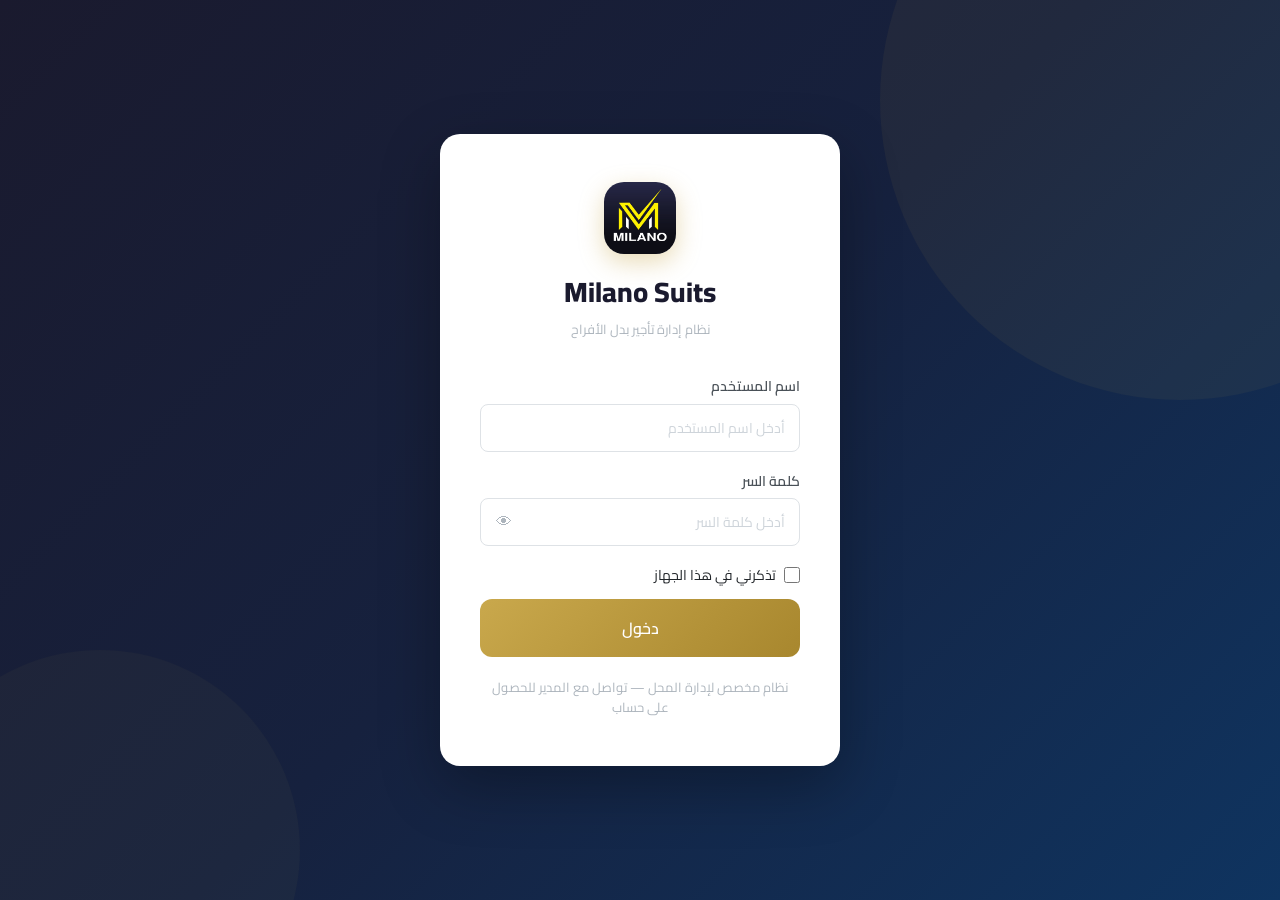
==== index.html @ f00a5e0b "Add files via upload" ====
<!DOCTYPE html>
<html lang="ar" dir="rtl">
<head>
  <meta charset="UTF-8">
  <meta name="viewport" content="width=device-width, initial-scale=1.0">
  <title>Milano Suits — تسجيل الدخول</title>
  <link rel="preconnect" href="https://fonts.googleapis.com">
  <link href="https://fonts.googleapis.com/css2?family=Cairo:wght@300;400;500;600;700;800;900&display=swap" rel="stylesheet">
  <link rel="stylesheet" href="assets/css/style.css">
</head>
<body>

<div class="login-page">
  <div class="login-card">
    <div class="login-logo">
      <img src="drawable/logo.jpg" alt="Milano Suits" class="login-logo-icon" style="width:72px;height:72px;border-radius:20px;object-fit:cover;box-shadow:0 8px 24px rgba(201,168,76,0.4);">
      <div class="login-title">Milano Suits</div>
      <div class="login-subtitle">نظام إدارة تأجير بدل الأفراح</div>
    </div>

    <div id="loginError" class="login-error"></div>

    <div class="form-group">
      <label class="form-label" for="username">اسم المستخدم</label>
      <input
        type="text"
        id="username"
        class="form-control"
        placeholder="أدخل اسم المستخدم"
        autocomplete="username"
      >
    </div>

    <div class="form-group">
      <label class="form-label" for="password">كلمة السر</label>
      <div class="password-wrapper">
        <input
          type="password"
          id="password"
          class="form-control"
          placeholder="أدخل كلمة السر"
          autocomplete="current-password"
        >
        <button type="button" class="password-toggle" id="togglePassword" title="إظهار/إخفاء">
          👁
        </button>
      </div>
    </div>

    <!-- تذكرني -->
    <div style="display:flex;align-items:center;gap:10px;margin-top:4px;margin-bottom:4px">
      <label style="display:flex;align-items:center;gap:8px;cursor:pointer;color:var(--text-muted);font-size:14px;user-select:none">
        <input type="checkbox" id="rememberMe" style="width:16px;height:16px;cursor:pointer;accent-color:var(--accent)">
        تذكرني في هذا الجهاز
      </label>
    </div>

    <button id="loginBtn" class="btn btn-accent btn-lg" style="width:100%;margin-top:8px">
      دخول
    </button>

    <p class="text-center text-muted text-small" style="margin-top:20px">
      نظام مخصص لإدارة المحل — تواصل مع المدير للحصول على حساب
    </p>
  </div>
</div>

<script src="assets/js/sheets.js"></script>
<script src="assets/js/auth.js"></script>
<script>
document.addEventListener('DOMContentLoaded', () => {
  // إذا كان مسجلاً دخوله، توجيه مباشر
  const user = Auth.getCurrentUser();
  if (user) {
    if (user.role === 'admin') {
      window.location.href = 'admin/dashboard.html';
    } else {
      window.location.href = 'employee/home.html';
    }
    return;
  }

  const usernameEl = document.getElementById('username');
  const passwordEl = document.getElementById('password');
  const loginBtn = document.getElementById('loginBtn');
  const loginError = document.getElementById('loginError');
  const togglePassword = document.getElementById('togglePassword');

  // إظهار/إخفاء كلمة السر
  togglePassword.addEventListener('click', () => {
    const isPassword = passwordEl.type === 'password';
    passwordEl.type = isPassword ? 'text' : 'password';
    togglePassword.textContent = isPassword ? '🙈' : '👁';
  });

  // تسجيل الدخول بضغط Enter
  passwordEl.addEventListener('keypress', e => {
    if (e.key === 'Enter') doLogin();
  });

  usernameEl.addEventListener('keypress', e => {
    if (e.key === 'Enter') passwordEl.focus();
  });

  loginBtn.addEventListener('click', doLogin);

  async function doLogin() {
    const username = usernameEl.value.trim();
    const password = passwordEl.value;

    if (!username || !password) {
      showError('يرجى إدخال اسم المستخدم وكلمة السر');
      return;
    }

    loginBtn.disabled = true;
    loginBtn.innerHTML = '<span class="loading-spinner"></span> جاري الدخول...';
    loginError.classList.remove('show');

    const rememberMe = document.getElementById('rememberMe').checked;
    const result = await Auth.login(username, password, rememberMe);

    loginBtn.disabled = false;
    loginBtn.textContent = 'دخول';

    if (result.success) {
      if (result.user.role === 'admin') {
        window.location.href = 'admin/dashboard.html';
      } else {
        window.location.href = 'employee/home.html';
      }
    } else {
      showError(result.message);
    }
  }

  function showError(msg) {
    loginError.textContent = msg;
    loginError.classList.add('show');
    usernameEl.classList.add('error');
    passwordEl.classList.add('error');
    setTimeout(() => {
      usernameEl.classList.remove('error');
      passwordEl.classList.remove('error');
    }, 2000);
  }
});
</script>

</body>
</html>
---- assets/css/style.css ----
@import url('https://fonts.googleapis.com/css2?family=Cairo:wght@300;400;500;600;700;800;900&display=swap');

:root {
  --primary: #1a1a2e;
  --secondary: #16213e;
  --accent: #c9a84c;
  --accent-light: #e8c97a;
  --accent-dark: #a8872e;
  --success: #28a745;
  --warning: #ffc107;
  --danger: #dc3545;
  --orange: #fd7e14;
  --light: #f8f9fa;
  --white: #ffffff;
  --gray-100: #f8f9fa;
  --gray-200: #e9ecef;
  --gray-300: #dee2e6;
  --gray-400: #ced4da;
  --gray-500: #adb5bd;
  --gray-600: #6c757d;
  --gray-700: #495057;
  --gray-800: #343a40;
  --gray-900: #212529;
  --sidebar-width: 260px;
  --topbar-height: 64px;
  --border-radius: 12px;
  --border-radius-sm: 8px;
  --shadow: 0 2px 16px rgba(0,0,0,0.08);
  --shadow-md: 0 4px 24px rgba(0,0,0,0.12);
  --shadow-lg: 0 8px 40px rgba(0,0,0,0.16);
  --transition: all 0.25s ease;
}

*, *::before, *::after {
  box-sizing: border-box;
  margin: 0;
  padding: 0;
}

html {
  direction: rtl;
  font-size: 16px;
}

body {
  font-family: 'Cairo', sans-serif;
  background: var(--gray-100);
  color: var(--gray-900);
  line-height: 1.6;
  min-height: 100vh;
}

/* ==================== LAYOUT ==================== */

.app-layout {
  display: flex;
  min-height: 100vh;
}

/* ==================== SIDEBAR ==================== */

.sidebar {
  width: var(--sidebar-width);
  background: var(--primary);
  color: var(--white);
  display: flex;
  flex-direction: column;
  position: fixed;
  top: 0;
  right: 0;
  height: 100vh;
  z-index: 1000;
  transition: var(--transition);
  box-shadow: -4px 0 20px rgba(0,0,0,0.3);
}

.sidebar-logo {
  padding: 24px 20px;
  border-bottom: 1px solid rgba(255,255,255,0.1);
  display: flex;
  align-items: center;
  gap: 12px;
}

.logo-icon {
  width: 44px;
  height: 44px;
  background: linear-gradient(135deg, var(--accent), var(--accent-dark));
  border-radius: 10px;
  display: flex;
  align-items: center;
  justify-content: center;
  font-size: 22px;
  flex-shrink: 0;
}

.logo-text {
  font-size: 22px;
  font-weight: 800;
  color: var(--white);
  letter-spacing: -0.5px;
}

.logo-sub {
  font-size: 11px;
  color: var(--accent);
  font-weight: 500;
}

.sidebar-nav {
  flex: 1;
  padding: 16px 0;
  overflow-y: auto;
}

.nav-section-title {
  font-size: 11px;
  color: rgba(255,255,255,0.4);
  text-transform: uppercase;
  letter-spacing: 1.5px;
  padding: 16px 20px 8px;
  font-weight: 600;
}

.nav-link {
  display: flex;
  align-items: center;
  gap: 12px;
  padding: 12px 20px;
  color: rgba(255,255,255,0.75);
  text-decoration: none;
  font-size: 14.5px;
  font-weight: 500;
  transition: var(--transition);
  border-right: 3px solid transparent;
  margin: 2px 0;
}

.nav-link:hover {
  background: rgba(255,255,255,0.08);
  color: var(--white);
}

.nav-link.active {
  background: rgba(201,168,76,0.15);
  color: var(--accent);
  border-right-color: var(--accent);
}

.nav-link .nav-icon {
  font-size: 18px;
  width: 22px;
  text-align: center;
  flex-shrink: 0;
}

.sidebar-footer {
  padding: 16px 20px;
  border-top: 1px solid rgba(255,255,255,0.1);
}

.user-info {
  display: flex;
  align-items: center;
  gap: 10px;
  margin-bottom: 12px;
}

.user-avatar {
  width: 38px;
  height: 38px;
  background: linear-gradient(135deg, var(--accent), var(--accent-dark));
  border-radius: 50%;
  display: flex;
  align-items: center;
  justify-content: center;
  font-size: 16px;
  color: var(--white);
  font-weight: 700;
  flex-shrink: 0;
}

.user-name {
  font-size: 14px;
  font-weight: 600;
  color: var(--white);
}

.user-role {
  font-size: 11px;
  color: var(--accent);
  font-weight: 500;
}

/* ==================== MAIN CONTENT ==================== */

.main-content {
  flex: 1;
  margin-right: var(--sidebar-width);
  display: flex;
  flex-direction: column;
  min-height: 100vh;
}

.topbar {
  height: var(--topbar-height);
  background: var(--white);
  display: flex;
  align-items: center;
  justify-content: space-between;
  padding: 0 28px;
  border-bottom: 1px solid var(--gray-200);
  position: sticky;
  top: 0;
  z-index: 900;
  box-shadow: 0 1px 8px rgba(0,0,0,0.06);
}

.topbar-title {
  font-size: 18px;
  font-weight: 700;
  color: var(--primary);
}

.topbar-actions {
  display: flex;
  align-items: center;
  gap: 12px;
}

.btn-logout {
  display: flex;
  align-items: center;
  gap: 8px;
  padding: 8px 16px;
  background: transparent;
  border: 1.5px solid var(--gray-300);
  border-radius: var(--border-radius-sm);
  color: var(--gray-700);
  font-family: 'Cairo', sans-serif;
  font-size: 14px;
  font-weight: 500;
  cursor: pointer;
  transition: var(--transition);
}

.btn-logout:hover {
  border-color: var(--danger);
  color: var(--danger);
  background: rgba(220,53,69,0.05);
}

.page-content {
  padding: 28px;
  flex: 1;
}

/* ==================== CARDS ==================== */

.stats-grid {
  display: grid;
  grid-template-columns: repeat(auto-fit, minmax(200px, 1fr));
  gap: 20px;
  margin-bottom: 28px;
}

.stat-card {
  background: var(--white);
  border-radius: var(--border-radius);
  padding: 24px;
  box-shadow: var(--shadow);
  display: flex;
  align-items: center;
  gap: 16px;
  transition: var(--transition);
  border: 1px solid var(--gray-200);
}

.stat-card:hover {
  transform: translateY(-2px);
  box-shadow: var(--shadow-md);
}

.stat-icon {
  width: 56px;
  height: 56px;
  border-radius: 14px;
  display: flex;
  align-items: center;
  justify-content: center;
  font-size: 26px;
  flex-shrink: 0;
}

.stat-icon.gold { background: rgba(201,168,76,0.12); }
.stat-icon.blue { background: rgba(26,26,46,0.08); }
.stat-icon.red { background: rgba(220,53,69,0.1); }
.stat-icon.green { background: rgba(40,167,69,0.1); }
.stat-icon.orange { background: rgba(253,126,20,0.1); }

.stat-value {
  font-size: 32px;
  font-weight: 800;
  color: var(--primary);
  line-height: 1;
}

.stat-label {
  font-size: 13px;
  color: var(--gray-600);
  font-weight: 500;
  margin-top: 4px;
}

/* ==================== TABLES ==================== */

.card {
  background: var(--white);
  border-radius: var(--border-radius);
  box-shadow: var(--shadow);
  border: 1px solid var(--gray-200);
  overflow: hidden;
}

.card-header {
  padding: 20px 24px;
  border-bottom: 1px solid var(--gray-200);
  display: flex;
  align-items: center;
  justify-content: space-between;
  gap: 16px;
  flex-wrap: wrap;
}

.card-title {
  font-size: 16px;
  font-weight: 700;
  color: var(--primary);
  display: flex;
  align-items: center;
  gap: 8px;
}

.card-body {
  padding: 24px;
}

.table-wrapper {
  overflow-x: auto;
}

table {
  width: 100%;
  border-collapse: collapse;
  font-size: 14px;
}

thead th {
  padding: 12px 16px;
  background: var(--gray-100);
  color: var(--gray-700);
  font-weight: 700;
  font-size: 13px;
  text-align: right;
  border-bottom: 2px solid var(--gray-200);
  white-space: nowrap;
}

tbody td {
  padding: 12px 16px;
  border-bottom: 1px solid var(--gray-100);
  color: var(--gray-800);
  vertical-align: middle;
}

tbody tr:last-child td {
  border-bottom: none;
}

tbody tr:nth-child(even) {
  background: rgba(248,249,250,0.5);
}

tbody tr:hover {
  background: rgba(201,168,76,0.05);
}

/* ==================== BADGES ==================== */

.badge {
  display: inline-flex;
  align-items: center;
  gap: 4px;
  padding: 4px 10px;
  border-radius: 20px;
  font-size: 12px;
  font-weight: 600;
  white-space: nowrap;
}

.badge-success { background: rgba(40,167,69,0.12); color: #1e7e34; }
.badge-danger { background: rgba(220,53,69,0.12); color: #b21f2d; }
.badge-warning { background: rgba(255,193,7,0.2); color: #856404; }
.badge-orange { background: rgba(253,126,20,0.15); color: #c35a00; }
.badge-secondary { background: rgba(108,117,125,0.12); color: #545b62; }
.badge-primary { background: rgba(26,26,46,0.1); color: var(--primary); }
.badge-gold { background: rgba(201,168,76,0.15); color: #7a6020; }

/* ==================== BUTTONS ==================== */

.btn {
  display: inline-flex;
  align-items: center;
  justify-content: center;
  gap: 8px;
  padding: 10px 20px;
  border-radius: var(--border-radius-sm);
  font-family: 'Cairo', sans-serif;
  font-size: 14px;
  font-weight: 600;
  cursor: pointer;
  border: none;
  transition: var(--transition);
  text-decoration: none;
  white-space: nowrap;
}

.btn-sm {
  padding: 6px 12px;
  font-size: 13px;
  border-radius: 6px;
}

.btn-lg {
  padding: 14px 28px;
  font-size: 16px;
  border-radius: var(--border-radius);
}

.btn-primary {
  background: linear-gradient(135deg, var(--primary), var(--secondary));
  color: var(--white);
}

.btn-primary:hover {
  opacity: 0.9;
  transform: translateY(-1px);
  box-shadow: var(--shadow-md);
}

.btn-accent {
  background: linear-gradient(135deg, var(--accent), var(--accent-dark));
  color: var(--white);
}

.btn-accent:hover {
  opacity: 0.9;
  transform: translateY(-1px);
  box-shadow: 0 4px 16px rgba(201,168,76,0.4);
}

.btn-success {
  background: linear-gradient(135deg, #28a745, #1e7e34);
  color: var(--white);
}

.btn-success:hover {
  opacity: 0.9;
  transform: translateY(-1px);
}

.btn-danger {
  background: linear-gradient(135deg, #dc3545, #b21f2d);
  color: var(--white);
}

.btn-danger:hover {
  opacity: 0.9;
  transform: translateY(-1px);
}

.btn-outline {
  background: transparent;
  border: 1.5px solid var(--gray-300);
  color: var(--gray-700);
}

.btn-outline:hover {
  border-color: var(--primary);
  color: var(--primary);
  background: rgba(26,26,46,0.04);
}

.btn-outline-accent {
  background: transparent;
  border: 1.5px solid var(--accent);
  color: var(--accent-dark);
}

.btn-outline-accent:hover {
  background: rgba(201,168,76,0.1);
}

.btn:disabled {
  opacity: 0.5;
  cursor: not-allowed;
  transform: none !important;
}

/* ==================== FORMS ==================== */

.form-group {
  margin-bottom: 18px;
}

.form-label {
  display: block;
  font-size: 14px;
  font-weight: 600;
  color: var(--gray-700);
  margin-bottom: 6px;
}

.form-label .required {
  color: var(--danger);
  margin-right: 2px;
}

.form-control {
  width: 100%;
  padding: 10px 14px;
  border: 1.5px solid var(--gray-300);
  border-radius: var(--border-radius-sm);
  font-family: 'Cairo', sans-serif;
  font-size: 14px;
  color: var(--gray-900);
  background: var(--white);
  transition: var(--transition);
  direction: rtl;
}

.form-control:focus {
  outline: none;
  border-color: var(--accent);
  box-shadow: 0 0 0 3px rgba(201,168,76,0.15);
}

.form-control.error {
  border-color: var(--danger);
}

.form-control::placeholder {
  color: var(--gray-400);
}

select.form-control {
  cursor: pointer;
  appearance: none;
  background-image: url("data:image/svg+xml,%3Csvg xmlns='http://www.w3.org/2000/svg' width='12' height='12' viewBox='0 0 12 12'%3E%3Cpath fill='%236c757d' d='M6 8L1 3h10z'/%3E%3C/svg%3E");
  background-repeat: no-repeat;
  background-position: left 12px center;
  padding-left: 36px;
}

textarea.form-control {
  resize: vertical;
  min-height: 90px;
}

.field-error {
  color: var(--danger);
  font-size: 12px;
  margin-top: 4px;
  display: none;
}

.field-error.show {
  display: block;
}

.form-row {
  display: grid;
  grid-template-columns: 1fr 1fr;
  gap: 16px;
}

.form-row-3 {
  display: grid;
  grid-template-columns: 1fr 1fr 1fr;
  gap: 16px;
}

/* ==================== FILTERS ==================== */

.filters-bar {
  background: var(--white);
  border-radius: var(--border-radius);
  padding: 20px;
  margin-bottom: 20px;
  box-shadow: var(--shadow);
  border: 1px solid var(--gray-200);
}

.filters-bar .form-row {
  align-items: end;
}

.filter-group {
  display: flex;
  flex-wrap: wrap;
  gap: 12px;
  align-items: flex-end;
}

/* ==================== MODALS ==================== */

.modal-overlay {
  position: fixed;
  inset: 0;
  background: rgba(0,0,0,0.5);
  z-index: 2000;
  display: none;
  align-items: center;
  justify-content: center;
  padding: 20px;
  backdrop-filter: blur(4px);
}

.modal-overlay.active {
  display: flex;
}

.modal {
  background: var(--white);
  border-radius: 16px;
  width: 100%;
  max-width: 560px;
  max-height: 90vh;
  overflow-y: auto;
  box-shadow: var(--shadow-lg);
  animation: modalIn 0.25s ease;
}

.modal-lg {
  max-width: 720px;
}

@keyframes modalIn {
  from { transform: scale(0.95) translateY(-20px); opacity: 0; }
  to { transform: scale(1) translateY(0); opacity: 1; }
}

.modal-header {
  padding: 20px 24px;
  border-bottom: 1px solid var(--gray-200);
  display: flex;
  align-items: center;
  justify-content: space-between;
}

.modal-title {
  font-size: 17px;
  font-weight: 700;
  color: var(--primary);
}

.modal-close {
  width: 32px;
  height: 32px;
  border-radius: 8px;
  border: none;
  background: var(--gray-100);
  cursor: pointer;
  font-size: 18px;
  display: flex;
  align-items: center;
  justify-content: center;
  transition: var(--transition);
  color: var(--gray-600);
}

.modal-close:hover {
  background: var(--gray-200);
  color: var(--gray-900);
}

.modal-body {
  padding: 24px;
}

.modal-footer {
  padding: 16px 24px;
  border-top: 1px solid var(--gray-200);
  display: flex;
  align-items: center;
  justify-content: flex-end;
  gap: 10px;
}

/* ==================== ALERTS/BANNERS ==================== */

.alert-banner {
  border-radius: var(--border-radius-sm);
  padding: 12px 18px;
  margin-bottom: 20px;
  display: flex;
  align-items: center;
  gap: 10px;
  font-size: 14px;
  font-weight: 600;
  animation: slideDown 0.3s ease;
}

@keyframes slideDown {
  from { transform: translateY(-10px); opacity: 0; }
  to { transform: translateY(0); opacity: 1; }
}

.alert-yellow {
  background: #fff3cd;
  color: #856404;
  border: 1px solid #ffc107;
}

.alert-orange {
  background: #ffe5d0;
  color: #8a3800;
  border: 1px solid #fd7e14;
}

.alert-red {
  background: #f8d7da;
  color: #721c24;
  border: 1px solid #dc3545;
}

.alert-success {
  background: #d4edda;
  color: #155724;
  border: 1px solid #28a745;
}

.alert-info {
  background: rgba(201,168,76,0.1);
  color: #7a6020;
  border: 1px solid var(--accent);
}

/* ==================== TABS ==================== */

.tabs-container {
  background: var(--white);
  border-radius: var(--border-radius);
  overflow: hidden;
  box-shadow: var(--shadow);
  border: 1px solid var(--gray-200);
}

.tabs-nav {
  display: flex;
  border-bottom: 2px solid var(--gray-200);
  background: var(--gray-100);
}

.tab-btn {
  flex: 1;
  padding: 14px 20px;
  border: none;
  background: transparent;
  font-family: 'Cairo', sans-serif;
  font-size: 14.5px;
  font-weight: 600;
  color: var(--gray-600);
  cursor: pointer;
  transition: var(--transition);
  border-bottom: 3px solid transparent;
  margin-bottom: -2px;
}

.tab-btn:hover {
  color: var(--primary);
  background: rgba(255,255,255,0.5);
}

.tab-btn.active {
  color: var(--accent-dark);
  border-bottom-color: var(--accent);
  background: var(--white);
}

.tab-content {
  display: none;
  padding: 24px;
}

.tab-content.active {
  display: block;
}

/* ==================== SELECTED SUIT BOX ==================== */

.selected-suit-box {
  background: linear-gradient(135deg, rgba(40,167,69,0.08), rgba(40,167,69,0.04));
  border: 1.5px solid rgba(40,167,69,0.3);
  border-radius: var(--border-radius-sm);
  padding: 14px 18px;
  margin-top: 16px;
  display: none;
  align-items: center;
  gap: 10px;
  font-size: 14px;
  font-weight: 600;
  color: #155724;
}

.selected-suit-box.show {
  display: flex;
}

/* ==================== LOADING ==================== */

.loading-spinner {
  display: inline-block;
  width: 20px;
  height: 20px;
  border: 2.5px solid rgba(255,255,255,0.4);
  border-top-color: var(--white);
  border-radius: 50%;
  animation: spin 0.7s linear infinite;
}

@keyframes spin {
  to { transform: rotate(360deg); }
}

.loading-overlay {
  position: fixed;
  inset: 0;
  background: rgba(255,255,255,0.85);
  z-index: 3000;
  display: flex;
  flex-direction: column;
  align-items: center;
  justify-content: center;
  gap: 16px;
  backdrop-filter: blur(4px);
}

.spinner-lg {
  width: 48px;
  height: 48px;
  border: 4px solid var(--gray-200);
  border-top-color: var(--accent);
  border-radius: 50%;
  animation: spin 0.8s linear infinite;
}

.empty-state {
  text-align: center;
  padding: 48px 24px;
  color: var(--gray-500);
}

.empty-state-icon {
  font-size: 48px;
  margin-bottom: 12px;
  opacity: 0.5;
}

.empty-state-text {
  font-size: 15px;
  font-weight: 500;
}

/* ==================== LOGIN PAGE ==================== */

.login-page {
  min-height: 100vh;
  display: flex;
  align-items: center;
  justify-content: center;
  background: linear-gradient(135deg, var(--primary) 0%, var(--secondary) 50%, #0f3460 100%);
  position: relative;
  overflow: hidden;
}

.login-page::before {
  content: '';
  position: absolute;
  width: 600px;
  height: 600px;
  border-radius: 50%;
  background: rgba(201,168,76,0.06);
  top: -200px;
  right: -200px;
  pointer-events: none;
}

.login-page::after {
  content: '';
  position: absolute;
  width: 400px;
  height: 400px;
  border-radius: 50%;
  background: rgba(201,168,76,0.04);
  bottom: -150px;
  left: -100px;
  pointer-events: none;
}

.login-card {
  background: var(--white);
  border-radius: 20px;
  padding: 48px 40px;
  width: 100%;
  max-width: 400px;
  box-shadow: 0 20px 60px rgba(0,0,0,0.3);
  position: relative;
  z-index: 1;
  animation: loginIn 0.4s ease;
}

@keyframes loginIn {
  from { transform: translateY(30px); opacity: 0; }
  to { transform: translateY(0); opacity: 1; }
}

.login-logo {
  text-align: center;
  margin-bottom: 36px;
}

.login-logo-icon {
  width: 72px;
  height: 72px;
  background: linear-gradient(135deg, var(--accent), var(--accent-dark));
  border-radius: 20px;
  display: flex;
  align-items: center;
  justify-content: center;
  font-size: 36px;
  margin: 0 auto 16px;
  box-shadow: 0 8px 24px rgba(201,168,76,0.4);
}

.login-title {
  font-size: 28px;
  font-weight: 800;
  color: var(--primary);
}

.login-subtitle {
  font-size: 13px;
  color: var(--gray-500);
  margin-top: 4px;
}

.password-wrapper {
  position: relative;
}

.password-toggle {
  position: absolute;
  left: 12px;
  top: 50%;
  transform: translateY(-50%);
  background: none;
  border: none;
  cursor: pointer;
  color: var(--gray-500);
  font-size: 16px;
  padding: 4px;
  transition: var(--transition);
}

.password-toggle:hover {
  color: var(--primary);
}

.login-error {
  background: #f8d7da;
  color: #721c24;
  border: 1px solid #dc3545;
  border-radius: var(--border-radius-sm);
  padding: 10px 14px;
  font-size: 13.5px;
  font-weight: 500;
  margin-bottom: 16px;
  display: none;
}

.login-error.show { display: block; }

/* ==================== EMPLOYEE LAYOUT ==================== */

.employee-layout {
  display: flex;
  flex-direction: column;
  min-height: 100vh;
}

.emp-topbar {
  background: var(--primary);
  color: var(--white);
  padding: 0 20px;
  height: 60px;
  display: flex;
  align-items: center;
  justify-content: space-between;
  position: sticky;
  top: 0;
  z-index: 900;
}

.emp-topbar-logo {
  display: flex;
  align-items: center;
  gap: 10px;
  font-size: 18px;
  font-weight: 800;
  color: var(--accent);
}

.emp-content {
  flex: 1;
  padding: 20px;
  padding-bottom: 80px;
}

.emp-bottom-nav {
  position: fixed;
  bottom: 0;
  left: 0;
  right: 0;
  background: var(--white);
  border-top: 2px solid var(--gray-200);
  display: flex;
  z-index: 900;
  box-shadow: 0 -4px 16px rgba(0,0,0,0.08);
}

.bottom-nav-item {
  flex: 1;
  display: flex;
  flex-direction: column;
  align-items: center;
  justify-content: center;
  padding: 10px 4px;
  text-decoration: none;
  color: var(--gray-500);
  font-size: 11px;
  font-weight: 600;
  transition: var(--transition);
  gap: 2px;
}

.bottom-nav-item .nav-icon {
  font-size: 22px;
}

.bottom-nav-item:hover,
.bottom-nav-item.active {
  color: var(--accent-dark);
}

.bottom-nav-item.active .nav-icon {
  transform: scale(1.1);
}

/* ==================== ACTION CARDS ==================== */

.action-cards {
  display: grid;
  grid-template-columns: 1fr 1fr;
  gap: 16px;
  margin: 24px 0;
}

.action-card {
  background: var(--white);
  border-radius: var(--border-radius);
  padding: 28px 20px;
  display: flex;
  flex-direction: column;
  align-items: center;
  justify-content: center;
  gap: 12px;
  text-decoration: none;
  border: 2px solid transparent;
  box-shadow: var(--shadow);
  transition: var(--transition);
  text-align: center;
}

.action-card:hover {
  transform: translateY(-3px);
  box-shadow: var(--shadow-md);
}

.action-card.rent {
  border-color: rgba(201,168,76,0.3);
}

.action-card.rent:hover {
  border-color: var(--accent);
  background: rgba(201,168,76,0.04);
}

.action-card.return {
  border-color: rgba(40,167,69,0.3);
}

.action-card.return:hover {
  border-color: var(--success);
  background: rgba(40,167,69,0.04);
}

.action-card-icon {
  font-size: 44px;
}

.action-card-title {
  font-size: 16px;
  font-weight: 700;
  color: var(--primary);
}

/* ==================== DETAIL INFO ==================== */

.detail-grid {
  display: grid;
  grid-template-columns: 1fr 1fr;
  gap: 16px;
}

.detail-item {
  display: flex;
  flex-direction: column;
  gap: 4px;
}

.detail-label {
  font-size: 12px;
  color: var(--gray-500);
  font-weight: 600;
  text-transform: uppercase;
  letter-spacing: 0.5px;
}

.detail-value {
  font-size: 15px;
  font-weight: 600;
  color: var(--gray-900);
}

/* ==================== SEARCH BOX ==================== */

.search-box {
  display: flex;
  gap: 10px;
  align-items: center;
}

.search-box .form-control {
  flex: 1;
}

/* ==================== TOGGLE ==================== */

.toggle-group {
  display: flex;
  align-items: center;
  gap: 12px;
}

.toggle-label {
  font-size: 14px;
  font-weight: 600;
  color: var(--gray-700);
}

.toggle {
  position: relative;
  width: 52px;
  height: 28px;
}

.toggle input {
  opacity: 0;
  width: 0;
  height: 0;
}

.toggle-slider {
  position: absolute;
  cursor: pointer;
  inset: 0;
  background: var(--gray-300);
  border-radius: 100px;
  transition: var(--transition);
}

.toggle-slider::before {
  content: '';
  position: absolute;
  height: 22px;
  width: 22px;
  right: 3px;
  bottom: 3px;
  background: var(--white);
  border-radius: 50%;
  transition: var(--transition);
  box-shadow: 0 1px 4px rgba(0,0,0,0.2);
}

.toggle input:checked + .toggle-slider {
  background: var(--success);
}

.toggle input:checked + .toggle-slider::before {
  transform: translateX(-24px);
}

/* ==================== PAGE HEADER ==================== */

.page-header {
  display: flex;
  align-items: center;
  justify-content: space-between;
  margin-bottom: 24px;
  gap: 16px;
  flex-wrap: wrap;
}

.page-header-title {
  font-size: 22px;
  font-weight: 800;
  color: var(--primary);
  display: flex;
  align-items: center;
  gap: 10px;
}

/* ==================== RESPONSIVE ==================== */

@media (max-width: 768px) {
  .sidebar {
    transform: translateX(100%);
  }

  .sidebar.open {
    transform: translateX(0);
  }

  .main-content {
    margin-right: 0;
  }

  .page-content {
    padding: 16px;
  }

  .stats-grid {
    grid-template-columns: 1fr 1fr;
  }

  .form-row, .form-row-3 {
    grid-template-columns: 1fr;
  }

  .detail-grid {
    grid-template-columns: 1fr;
  }

  thead {
    display: none;
  }

  tbody tr {
    display: block;
    margin-bottom: 12px;
    border: 1px solid var(--gray-200);
    border-radius: var(--border-radius-sm);
  }

  tbody td {
    display: flex;
    justify-content: space-between;
    align-items: center;
    padding: 8px 12px;
    border-bottom: 1px solid var(--gray-100);
  }

  tbody td::before {
    content: attr(data-label);
    font-weight: 700;
    color: var(--gray-600);
    font-size: 12px;
    flex-shrink: 0;
  }

  .login-card {
    padding: 32px 24px;
  }

  .action-cards {
    grid-template-columns: 1fr;
  }
}

@media (max-width: 480px) {
  .stats-grid {
    grid-template-columns: 1fr;
  }
  
  .topbar {
    padding: 0 16px;
  }
}

/* ==================== SECTION DIVIDER ==================== */

.section-card {
  background: var(--white);
  border-radius: var(--border-radius);
  box-shadow: var(--shadow);
  border: 1px solid var(--gray-200);
  margin-bottom: 20px;
  overflow: hidden;
}

.section-card-header {
  padding: 16px 20px;
  background: linear-gradient(135deg, var(--primary), var(--secondary));
  color: var(--white);
  font-size: 15px;
  font-weight: 700;
  display: flex;
  align-items: center;
  gap: 8px;
}

.section-card-body {
  padding: 20px;
}

/* ==================== RADIO TABLE ==================== */

.radio-table tr {
  cursor: pointer;
}

.radio-table tr:hover td {
  background: rgba(201,168,76,0.08);
}

.radio-table tr.selected td {
  background: rgba(201,168,76,0.12);
}

/* ==================== UTIL ==================== */

.text-center { text-align: center; }
.text-muted { color: var(--gray-500); }
.text-small { font-size: 13px; }
.mt-2 { margin-top: 8px; }
.mt-3 { margin-top: 12px; }
.mt-4 { margin-top: 16px; }
.mb-4 { margin-bottom: 16px; }
.gap-2 { gap: 8px; }
.flex { display: flex; }
.flex-center { display: flex; align-items: center; justify-content: center; }
.flex-between { display: flex; align-items: center; justify-content: space-between; }
.d-none { display: none !important; }

/* ==================== LATE LEVELS ==================== */
.late-level-1 { color: #856404; font-weight: 700; }
.late-level-2 { color: #8a3800; font-weight: 700; }
.late-level-3 { color: #721c24; font-weight: 700; }

.row-late-1 { background: rgba(255,193,7,0.06) !important; }
.row-late-2 { background: rgba(253,126,20,0.06) !important; }
.row-late-3 { background: rgba(220,53,69,0.06) !important; }

/* Gold decorative line */
.gold-line {
  height: 3px;
  background: linear-gradient(90deg, var(--accent), var(--accent-dark));
  border-radius: 2px;
  margin: 24px 0;
}
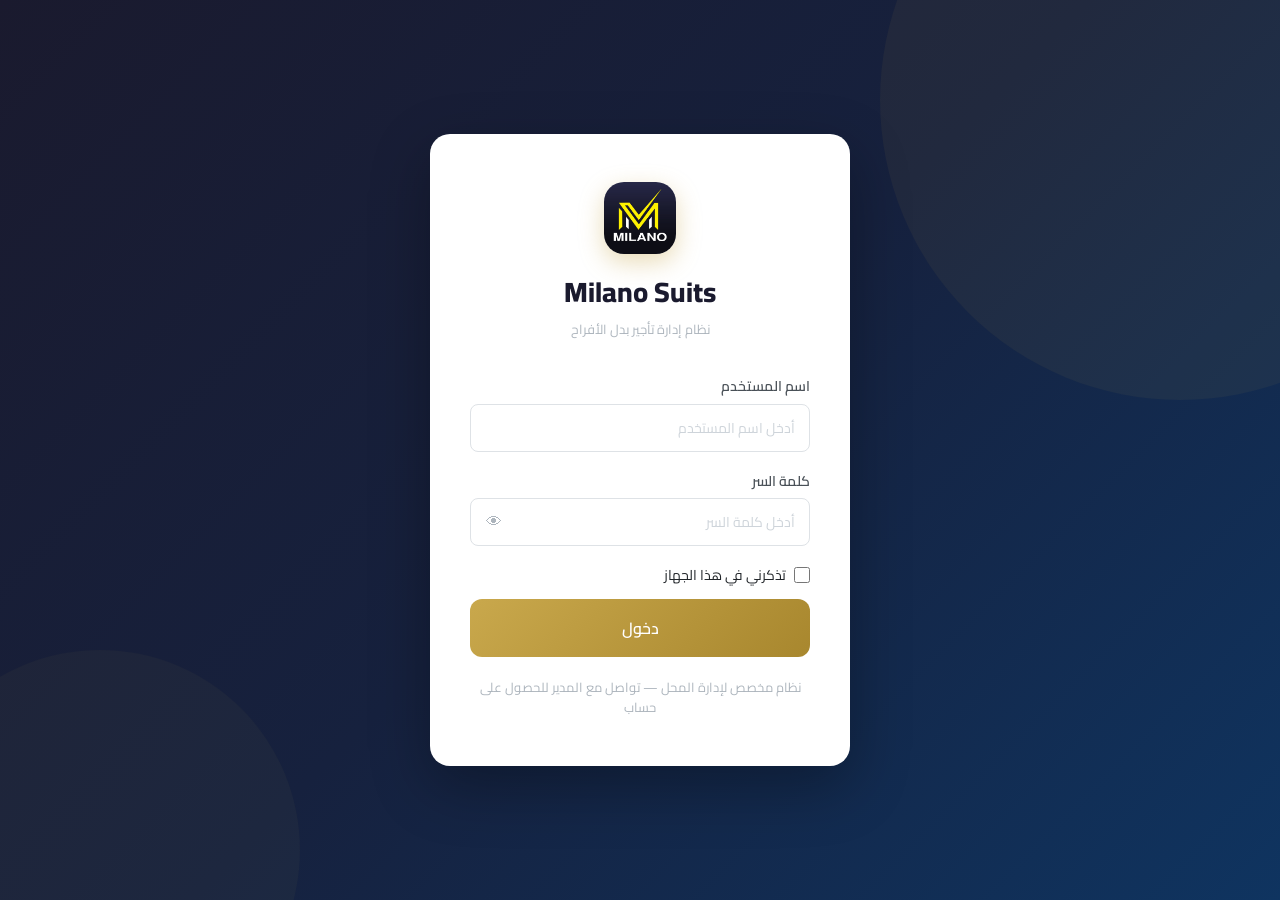
==== commit c44c1b73: "Add files via upload" ====
--- a/index.html
+++ b/index.html
@@ -2,8 +2,11 @@
 <html lang="ar" dir="rtl">
 <head>
   <meta charset="UTF-8">
-  <meta name="viewport" content="width=device-width, initial-scale=1.0">
+  <meta name="viewport" content="width=device-width, initial-scale=1.0, maximum-scale=1.0, viewport-fit=cover">
   <title>Milano Suits — تسجيل الدخول</title>
+  <meta name="theme-color" content="#1a1a2e">
+  <meta name="apple-mobile-web-app-capable" content="yes">
+  <meta name="apple-mobile-web-app-status-bar-style" content="black-translucent">
   <link rel="preconnect" href="https://fonts.googleapis.com">
   <link href="https://fonts.googleapis.com/css2?family=Cairo:wght@300;400;500;600;700;800;900&display=swap" rel="stylesheet">
   <link rel="stylesheet" href="assets/css/style.css">
--- a/assets/css/style.css
+++ b/assets/css/style.css
@@ -70,7 +70,7 @@
   right: 0;
   height: 100vh;
   z-index: 1000;
-  transition: var(--transition);
+  transition: transform 0.3s cubic-bezier(0.4, 0, 0.2, 1);
   box-shadow: -4px 0 20px rgba(0,0,0,0.3);
 }
 
@@ -876,12 +876,16 @@
 
 .login-page {
   min-height: 100vh;
+  min-height: 100dvh;
   display: flex;
   align-items: center;
   justify-content: center;
   background: linear-gradient(135deg, var(--primary) 0%, var(--secondary) 50%, #0f3460 100%);
   position: relative;
   overflow: hidden;
+  padding: clamp(16px, 4vw, 40px);
+  padding-top: max(clamp(16px, 4vw, 40px), env(safe-area-inset-top, 0px));
+  padding-bottom: max(clamp(16px, 4vw, 40px), env(safe-area-inset-bottom, 0px));
 }
 
 .login-page::before {
@@ -911,9 +915,8 @@
 .login-card {
   background: var(--white);
   border-radius: 20px;
-  padding: 48px 40px;
-  width: 100%;
-  max-width: 400px;
+  padding: clamp(28px, 6vw, 48px) clamp(20px, 6vw, 40px);
+  width: min(100%, 420px);
   box-shadow: 0 20px 60px rgba(0,0,0,0.3);
   position: relative;
   z-index: 1;
@@ -1241,11 +1244,58 @@
   gap: 10px;
 }
 
-/* ==================== RESPONSIVE ==================== */
+
+/* ==================== SIDEBAR TOGGLE BUTTON ==================== */
+
+.sidebar-toggle-btn {
+  display: none;
+  align-items: center;
+  justify-content: center;
+  width: 40px;
+  height: 40px;
+  background: var(--primary);
+  color: var(--white);
+  border: none;
+  border-radius: 10px;
+  cursor: pointer;
+  font-size: 18px;
+  transition: var(--transition);
+  flex-shrink: 0;
+  box-shadow: 0 2px 8px rgba(0,0,0,0.15);
+}
+
+.sidebar-toggle-btn:hover {
+  background: var(--secondary);
+  transform: scale(1.05);
+}
+
+.sidebar-overlay {
+  display: block;
+  position: fixed;
+  inset: 0;
+  background: rgba(0,0,0,0.5);
+  z-index: 999;
+  backdrop-filter: blur(2px);
+  opacity: 0;
+  pointer-events: none;
+  transition: opacity 0.3s ease;
+}
+
+.sidebar-overlay.active {
+  opacity: 1;
+  pointer-events: all;
+}
+
+/* ==================== IMPROVED MOBILE RESPONSIVE ==================== */
 
 @media (max-width: 768px) {
+  .sidebar-toggle-btn {
+    display: flex;
+  }
+
   .sidebar {
-    transform: translateX(100%);
+    transform: translateX(110%);
+    width: min(280px, 85vw);
   }
 
   .sidebar.open {
@@ -1253,15 +1303,57 @@
   }
 
   .main-content {
-    margin-right: 0;
+    margin-right: 0 !important;
+  }
+
+  .topbar {
+    padding: 0 14px;
+    gap: 10px;
+  }
+
+  .topbar-title {
+    font-size: 15px;
+    flex: 1;
+    white-space: nowrap;
+    overflow: hidden;
+    text-overflow: ellipsis;
+  }
+
+  .topbar-actions {
+    gap: 8px;
+    flex-shrink: 0;
   }
 
   .page-content {
-    padding: 16px;
+    padding: 14px !important;
   }
 
   .stats-grid {
     grid-template-columns: 1fr 1fr;
+    gap: 10px;
+  }
+
+  .stat-card {
+    padding: 14px 12px;
+    gap: 10px;
+  }
+
+  .stat-value {
+    font-size: 22px;
+  }
+
+  .stat-label {
+    font-size: 11px;
+  }
+
+  .card-header {
+    flex-wrap: wrap;
+    gap: 8px;
+  }
+
+  .table-wrapper {
+    overflow-x: auto;
+    -webkit-overflow-scrolling: touch;
   }
 
   .form-row, .form-row-3 {
@@ -1289,6 +1381,7 @@
     align-items: center;
     padding: 8px 12px;
     border-bottom: 1px solid var(--gray-100);
+    font-size: 13px;
   }
 
   tbody td::before {
@@ -1297,10 +1390,7 @@
     color: var(--gray-600);
     font-size: 12px;
     flex-shrink: 0;
-  }
-
-  .login-card {
-    padding: 32px 24px;
+    margin-left: 10px;
   }
 
   .action-cards {
@@ -1310,13 +1400,91 @@
 
 @media (max-width: 480px) {
   .stats-grid {
-    grid-template-columns: 1fr;
-  }
-  
+    grid-template-columns: 1fr 1fr;
+  }
+
+  .stat-card {
+    flex-direction: column;
+    text-align: center;
+    padding: 12px 8px;
+  }
+
   .topbar {
-    padding: 0 16px;
-  }
-}
+    padding: 0 12px;
+    height: 56px;
+  }
+
+  .topbar-title {
+    font-size: 14px;
+  }
+}
+
+/* ==================== IMPROVED LOGIN PAGE FOR MOBILE ==================== */
+
+@media (max-width: 600px) {
+  .login-page {
+    padding: 16px;
+    align-items: flex-start;
+    padding-top: max(40px, env(safe-area-inset-top, 20px));
+    min-height: 100dvh;
+  }
+
+  .login-card {
+    padding: 32px 22px 28px;
+    border-radius: 16px;
+    max-width: 100%;
+    box-shadow: 0 10px 40px rgba(0,0,0,0.25);
+    margin: auto 0;
+  }
+
+  .login-logo {
+    margin-bottom: 28px;
+  }
+
+  .login-logo-icon {
+    width: 64px !important;
+    height: 64px !important;
+    border-radius: 16px !important;
+  }
+
+  .login-title {
+    font-size: 24px;
+  }
+
+  .login-subtitle {
+    font-size: 12.5px;
+  }
+
+  .form-label {
+    font-size: 13.5px;
+  }
+
+  .form-control {
+    font-size: 16px; /* prevents iOS zoom */
+    padding: 12px 14px;
+  }
+
+  .btn-lg {
+    padding: 14px 20px;
+    font-size: 16px;
+    border-radius: 12px;
+  }
+
+  .password-toggle {
+    padding: 8px;
+  }
+}
+
+@media (max-width: 380px) {
+  .login-card {
+    padding: 28px 18px 24px;
+  }
+
+  .login-title {
+    font-size: 22px;
+  }
+}
+
 
 /* ==================== SECTION DIVIDER ==================== */
 
@@ -1389,3 +1557,96 @@
   border-radius: 2px;
   margin: 24px 0;
 }
+
+/* ==================== SIDEBAR TOGGLE — DESKTOP ==================== */
+
+/* الزر يظهر دائماً (موبايل وديسكتوب) */
+.sidebar-toggle-btn {
+  display: flex !important;
+}
+
+/* حالة الشريط الجانبي المطوي على الديسكتوب */
+body.sidebar-collapsed .sidebar {
+  width: 0;
+  overflow: hidden;
+  box-shadow: none;
+}
+
+body.sidebar-collapsed .main-content {
+  margin-right: 0;
+}
+
+/* انتقال سلس */
+.sidebar {
+  transition: width 0.3s cubic-bezier(0.4, 0, 0.2, 1),
+              transform 0.3s cubic-bezier(0.4, 0, 0.2, 1);
+  overflow: hidden;
+}
+
+.main-content {
+  transition: margin-right 0.3s cubic-bezier(0.4, 0, 0.2, 1);
+}
+
+/* على الموبايل: الـ overlay يعمل فقط عند الفتح */
+@media (max-width: 768px) {
+  body.sidebar-collapsed .sidebar {
+    width: min(280px, 85vw);
+    transform: translateX(110%);
+    overflow: hidden;
+  }
+  body.sidebar-collapsed.sidebar-open .sidebar {
+    transform: translateX(0);
+  }
+}
+
+/* ==================== LOGIN — FULL MOBILE PROFESSIONAL ==================== */
+
+.login-page {
+  min-height: 100dvh;
+  padding: clamp(16px, 5vw, 40px);
+}
+
+.login-card {
+  width: min(100%, 420px);
+  margin: auto;
+}
+
+/* شاشات صغيرة جداً */
+@media (max-width: 360px) {
+  .login-card {
+    padding: 28px 16px 24px;
+    border-radius: 16px;
+  }
+  .login-logo-icon {
+    width: 56px !important;
+    height: 56px !important;
+    border-radius: 14px !important;
+  }
+  .login-title { font-size: 20px !important; }
+  .login-subtitle { font-size: 12px !important; }
+  .form-control { font-size: 16px !important; }
+  .btn-lg { font-size: 15px !important; }
+}
+
+/* شاشات متوسطة */
+@media (min-width: 361px) and (max-width: 480px) {
+  .login-card {
+    padding: 36px 24px 28px;
+    border-radius: 18px;
+  }
+  .form-control { font-size: 16px; } /* منع zoom على iOS */
+}
+
+/* landscape على الموبايل */
+@media (max-height: 500px) and (orientation: landscape) {
+  .login-page {
+    align-items: flex-start;
+    padding-top: 16px;
+  }
+  .login-logo { margin-bottom: 16px; }
+  .login-logo-icon {
+    width: 48px !important;
+    height: 48px !important;
+  }
+  .login-title { font-size: 20px; }
+}
